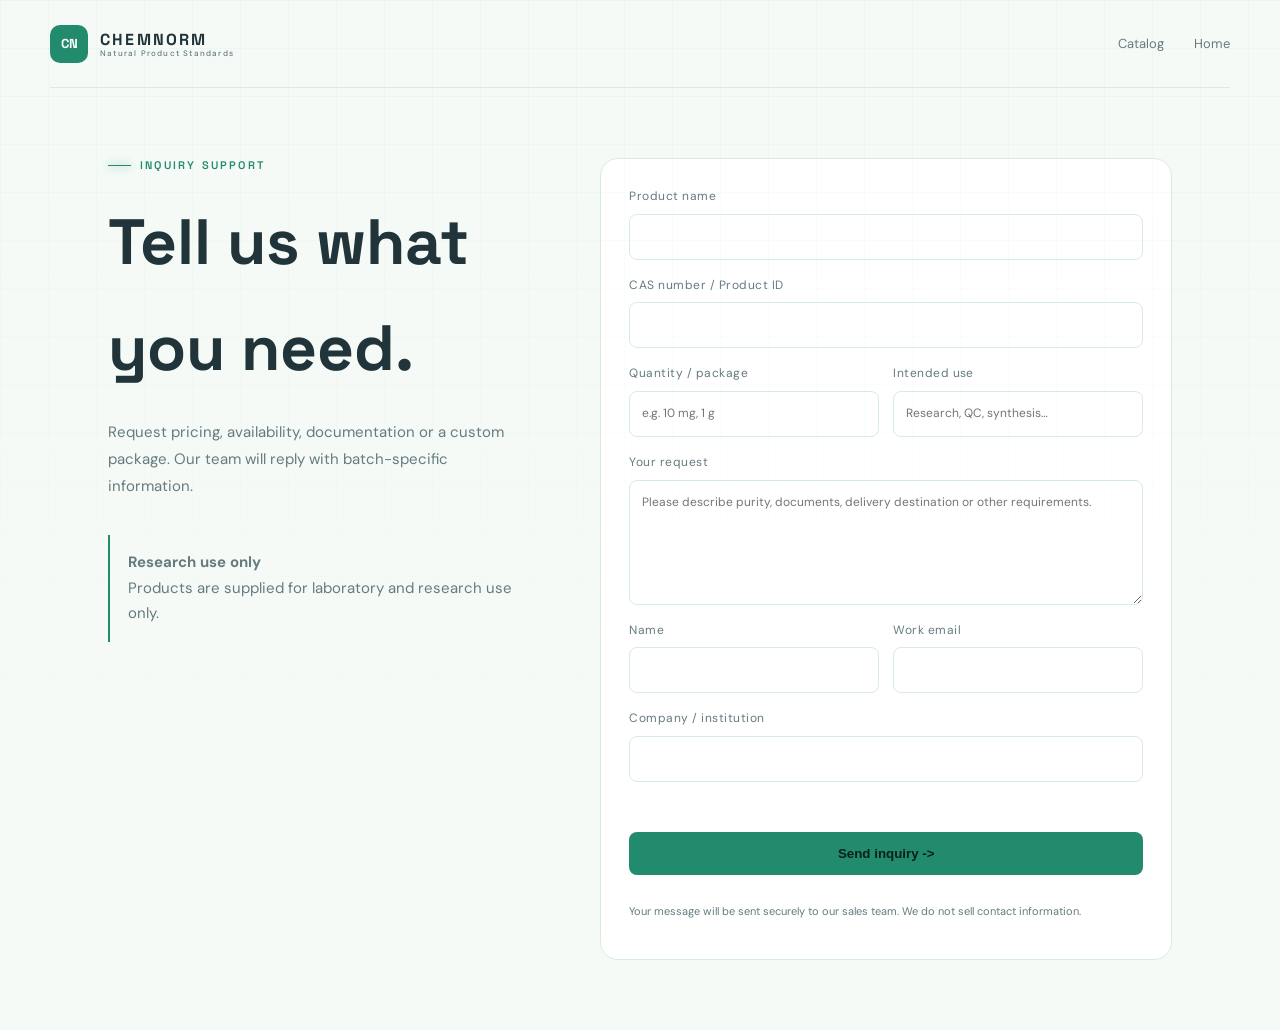
==== inquiry.html @ 443546c9 "Add inquiry confirmation and related products" ====
﻿<!doctype html><html lang="en"><head><meta charset="utf-8"><meta name="viewport" content="width=device-width,initial-scale=1"><title>Request a quote | ChemNorm</title><link rel="stylesheet" href="site.css?v=inquiry1"><link rel="stylesheet" href="inquiry.css?v=1"></head><body><header class="topbar"><a class="logo" href="index.html"><i>CN</i><span>CHEMNORM<small>Natural Product Standards</small></span></a><nav><a href="index.html#catalog">Catalog</a><a href="index.html">Home</a></nav></header><main class="inquiry-wrap"><div class="inquiry-intro"><div class="kicker"><span></span>INQUIRY SUPPORT</div><h1>Tell us what you need.</h1><p>Request pricing, availability, documentation or a custom package. Our team will reply with batch-specific information.</p><div class="inquiry-note"><b>Research use only</b><br>Products are supplied for laboratory and research use only.</div></div><form class="inquiry-form" action="https://formspree.io/f/mjybyrpr" method="POST"><input type="hidden" name="_subject" value="ChemNorm product inquiry"><input type="hidden" name="source" value="ChemNorm mirror"><label>Product name<input id="product" name="product" required></label><label>CAS number / Product ID<input id="identifier" name="identifier"></label><div class="form-row"><label>Quantity / package<input name="quantity" placeholder="e.g. 10 mg, 1 g"></label><label>Intended use<input name="use" placeholder="Research, QC, synthesis…"></label></div><label>Your request<textarea name="message" rows="5" required placeholder="Please describe purity, documents, delivery destination or other requirements."></textarea></label><div class="form-row"><label>Name<input name="name" required></label><label>Work email<input type="email" name="email" required></label></div><label>Company / institution<input name="organization"></label><div id="form-status" class="form-status" role="status" aria-live="polite"></div><button type="submit">Send inquiry <span>-&gt;</span></button><p class="privacy">Your message will be sent securely to our sales team. We do not sell contact information.</p></form></main><script>(async()=>{const params=new URLSearchParams(location.search),key=params.get("key"),legacyId=params.get("id");if(key||legacyId){try{const d=await (await fetch("data/chemnorm/products.json")).json(),p=key?d.find(x=>String(x.product_no||"").trim()===String(key).trim()):d[Number(legacyId)];if(p){document.getElementById("product").value=p.title||"";document.getElementById("identifier").value=(p.cas||"")+" / "+(p.product_no||"")}}catch(e){}}})();document.querySelector("form").addEventListener("submit",async e=>{e.preventDefault();const f=e.currentTarget,s=document.getElementById("form-status"),btn=f.querySelector("button[type=submit]");s.textContent="Sending…";btn.disabled=true;btn.textContent="Sending…";try{const r=await fetch(f.action,{method:"POST",body:new FormData(f),headers:{Accept:"application/json"}});if(!r.ok)throw Error();const product=f.elements.product.value,identifier=f.elements.identifier.value;sessionStorage.setItem("chemnorm-last-inquiry",JSON.stringify({product,identifier,key}));location.href="inquiry-success.html?product="+encodeURIComponent(product)+"&identifier="+encodeURIComponent(identifier)+"&key="+encodeURIComponent(key||"")}catch(err){s.textContent="Unable to send right now. Please email w459292219@gmail.com directly.";btn.disabled=false;btn.textContent="Send inquiry →"}});const q=new URLSearchParams(location.search);if(!key){if(q.has('product'))document.getElementById('product').value=q.get('product');if(q.has('identifier'))document.getElementById('identifier').value=q.get('identifier');}</script></body></html>
---- site.css ----
﻿@import url('https://fonts.googleapis.com/css2?family=DM+Sans:wght@400;500;600;700&family=Space+Grotesk:wght@500;600;700&display=swap');
:root{--bg:#061017;--panel:#0a1821;--panel2:#0d202a;--line:rgba(133,238,225,.14);--line2:rgba(255,255,255,.08);--text:#ecf8f6;--muted:#8ca7ab;--mint:#62f2d3;--cyan:#4bd6ff;--violet:#8d7cff;--shadow:0 24px 70px rgba(0,0,0,.35)}*{box-sizing:border-box}html{scroll-behavior:smooth}body{margin:0;background:var(--bg);color:var(--text);font:15px/1.65 'DM Sans',Arial,sans-serif;overflow-x:hidden}body:before{content:"";position:fixed;inset:0;pointer-events:none;background-image:linear-gradient(rgba(99,242,211,.026) 1px,transparent 1px),linear-gradient(90deg,rgba(99,242,211,.026) 1px,transparent 1px);background-size:48px 48px;mask-image:linear-gradient(to bottom,#000,transparent 80%)}.ambient{position:fixed;border-radius:50%;filter:blur(100px);opacity:.13;pointer-events:none}.a1{width:520px;height:520px;background:var(--mint);top:-240px;right:-140px}.a2{width:450px;height:450px;background:var(--violet);left:-250px;top:520px}.topbar,main,footer{width:min(1180px,calc(100% - 40px));margin:auto}.topbar{height:88px;display:flex;align-items:center;justify-content:space-between;position:relative;z-index:10;border-bottom:1px solid var(--line2)}.logo{display:flex;align-items:center;gap:12px;color:var(--text);text-decoration:none}.logo i{font:700 13px 'Space Grotesk';font-style:normal;color:#061017;background:linear-gradient(135deg,var(--mint),var(--cyan));width:38px;height:38px;border-radius:10px;display:grid;place-items:center;box-shadow:0 0 28px rgba(98,242,211,.2)}.logo span{font:700 16px 'Space Grotesk';letter-spacing:2.2px}.logo small{display:block;font:500 8px 'DM Sans';letter-spacing:1.2px;color:var(--muted);margin-top:-2px}.topbar nav{display:flex;align-items:center;gap:30px}.topbar nav a{color:var(--muted);text-decoration:none;font-size:13px;transition:.2s}.topbar nav a:hover{color:var(--mint)}.topbar .nav-cta{color:var(--text);padding:9px 15px;border:1px solid rgba(98,242,211,.35);border-radius:8px;background:rgba(98,242,211,.06)}.hero{min-height:630px;display:grid;grid-template-columns:1.35fr .65fr;align-items:center;gap:60px;position:relative}.hero-copy{padding:70px 0}.kicker{font:600 11px 'Space Grotesk';letter-spacing:2.2px;color:var(--mint);display:flex;align-items:center;gap:9px}.kicker span{width:23px;height:1px;background:var(--mint);box-shadow:0 0 10px var(--mint)}h1,h2,h3{font-family:'Space Grotesk',sans-serif}.hero h1{font-size:clamp(43px,5.5vw,72px);line-height:1.04;letter-spacing:-3px;margin:22px 0}.hero h1 em{font-style:normal;color:transparent;background:linear-gradient(90deg,var(--mint),var(--cyan),#a799ff);background-clip:text}.hero-copy>p{font-size:18px;max-width:690px;color:#a7bdc0}.search-box{height:66px;max-width:720px;background:rgba(12,33,43,.88);border:1px solid rgba(98,242,211,.28);border-radius:14px;display:flex;align-items:center;padding:0 18px;margin:32px 0 25px;box-shadow:0 0 0 5px rgba(98,242,211,.025),0 16px 50px rgba(0,0,0,.25)}.search-box:focus-within{border-color:var(--mint);box-shadow:0 0 30px rgba(98,242,211,.09)}.search-box svg{width:22px;fill:none;stroke:var(--mint);stroke-width:1.8}.search-box input{flex:1;background:none;border:0;outline:0;color:var(--text);font:15px 'DM Sans';padding:0 15px}.search-box kbd{font:11px 'DM Sans';color:var(--muted);border:1px solid var(--line2);padding:4px 7px;border-radius:5px}.trust{display:flex;gap:25px;color:var(--muted);font-size:12px}.trust span{padding-right:25px;border-right:1px solid var(--line2)}.trust span:last-child{border:0}.trust b{color:var(--text);font-size:15px;margin-right:5px}.molecule{width:330px;height:330px;position:relative;display:grid;place-items:center;filter:drop-shadow(0 0 40px rgba(75,214,255,.14))}.molecule:before{content:"";position:absolute;inset:55px;border-radius:50%;background:radial-gradient(circle,rgba(98,242,211,.12),transparent 65%)}.orbit{position:absolute;border:1px solid rgba(98,242,211,.22);border-radius:50%;inset:35px}.o1{transform:rotate(60deg) scaleY(.42)}.o2{transform:rotate(-60deg) scaleY(.42);border-color:rgba(141,124,255,.28)}.core{font:600 24px 'Space Grotesk';color:var(--mint);text-shadow:0 0 20px rgba(98,242,211,.5)}.core small{font-size:11px}.atom{width:13px;height:13px;border-radius:50%;background:var(--cyan);position:absolute;box-shadow:0 0 18px var(--cyan)}.n1{left:49px;top:150px}.n2{right:53px;top:100px;background:var(--violet)}.n3{right:70px;bottom:78px;background:var(--mint)}.n4{left:91px;bottom:58px}.proof{display:grid;grid-template-columns:repeat(3,1fr);border:1px solid var(--line);border-radius:18px;background:rgba(9,26,35,.72);box-shadow:var(--shadow);overflow:hidden}.proof article{padding:30px;border-right:1px solid var(--line)}.proof article:last-child{border:0}.proof-icon{font:600 11px 'Space Grotesk';color:var(--mint);margin-bottom:18px}.proof h3{margin:0 0 8px;font-size:17px}.proof p{color:var(--muted);margin:0;font-size:13px}.catalog-head{display:flex;justify-content:space-between;align-items:end;margin:100px 0 28px}.catalog-head h2,.quality h2,.related h2{font-size:36px;letter-spacing:-1.5px;margin:12px 0 6px}.catalog-head p{color:var(--muted);margin:0}.catalog-controls{display:flex;gap:24px;align-items:end}.catalog-controls label{font:600 9px 'Space Grotesk';letter-spacing:1.4px;color:var(--muted)}select{display:block;margin-top:7px;background:var(--panel2);border:1px solid var(--line);color:var(--text);padding:10px 36px 10px 12px;border-radius:8px}.result-count{color:var(--muted);font-size:12px;padding-bottom:8px}.result-count b{color:var(--mint)}.product-grid{display:grid;grid-template-columns:repeat(3,1fr);gap:14px}.product-card{background:linear-gradient(145deg,rgba(13,32,42,.88),rgba(7,22,30,.92));border:1px solid var(--line2);border-radius:14px;padding:21px;position:relative;overflow:hidden;transition:.25s}.product-card:before{content:"";position:absolute;inset:0;background:linear-gradient(120deg,transparent,rgba(98,242,211,.04),transparent);transform:translateX(-100%);transition:.5s}.product-card:hover{transform:translateY(-4px);border-color:rgba(98,242,211,.34);box-shadow:0 18px 45px rgba(0,0,0,.24)}.product-card:hover:before{transform:translateX(100%)}.card-top,.card-foot{display:flex;align-items:center;justify-content:space-between;gap:10px}.compound-no{font:600 10px 'Space Grotesk';letter-spacing:1px;color:var(--cyan)}.status-dot{font-size:10px;color:var(--muted)}.status-dot:before{content:"";display:inline-block;width:5px;height:5px;border-radius:50%;background:var(--mint);box-shadow:0 0 8px var(--mint);margin-right:6px}.product-card h3{font-size:17px;line-height:1.35;margin:20px 0 8px}.product-card h3 a{color:var(--text);text-decoration:none}.cas{font-size:11px;color:var(--muted);margin-bottom:18px}.cas b{color:#bdd1d2;font-weight:500}.spec-grid{display:grid;grid-template-columns:1fr 1fr;border-top:1px solid var(--line2);border-bottom:1px solid var(--line2);padding:10px 0;margin-bottom:17px}.spec-grid div{padding:6px 8px}.spec-grid span,.spec-grid b{display:block}.spec-grid span{font-size:9px;color:var(--muted);text-transform:uppercase;letter-spacing:.5px}.spec-grid b{font-size:11px;font-weight:500;margin-top:2px;overflow:hidden;text-overflow:ellipsis;white-space:nowrap}.class-pill{font-size:9px;padding:4px 8px;border-radius:20px;color:var(--mint);background:rgba(98,242,211,.08);border:1px solid rgba(98,242,211,.14)}.card-foot>a{font-size:11px;color:var(--muted);text-decoration:none}.card-foot>a span{color:var(--mint)}.pagination{display:flex;justify-content:center;gap:6px;margin:35px 0 90px}.pagination button{width:36px;height:36px;border-radius:8px;border:1px solid var(--line2);background:var(--panel);color:var(--muted)}.pagination button.active,.pagination button:hover{color:#061017;background:var(--mint);border-color:var(--mint)}.quality{margin:0 0 80px;padding:45px 50px;border:1px solid var(--line);border-radius:18px;background:radial-gradient(circle at 90% 20%,rgba(75,214,255,.12),transparent 30%),var(--panel);display:grid;grid-template-columns:1fr .8fr auto;align-items:center;gap:35px}.quality p{color:var(--muted)}.quality>a,.quote-btn{background:linear-gradient(90deg,var(--mint),var(--cyan));color:#061017;text-decoration:none;font-weight:700;padding:13px 18px;border-radius:8px;white-space:nowrap}footer{border-top:1px solid var(--line2);padding:35px 0 50px;display:flex;align-items:center;justify-content:space-between;color:var(--muted);font-size:11px}.loading,.empty{grid-column:1/-1;padding:80px;text-align:center;color:var(--muted)}.breadcrumb{font-size:11px;color:var(--muted);padding:30px 0}.breadcrumb a{color:var(--muted);text-decoration:none}.breadcrumb span{margin:0 9px}.product-hero{display:grid;grid-template-columns:.72fr 1.28fr;gap:65px;align-items:center;padding:35px 0 70px}.structure-card{height:390px;border:1px solid var(--line);border-radius:20px;background:radial-gradient(circle,rgba(98,242,211,.1),transparent 50%),var(--panel);display:grid;place-items:center;position:relative;overflow:hidden}.structure-grid{position:absolute;inset:0;background-image:linear-gradient(var(--line2) 1px,transparent 1px),linear-gradient(90deg,var(--line2) 1px,transparent 1px);background-size:35px 35px;mask-image:radial-gradient(circle,#000,transparent 72%)}.chem-mark{font:600 35px 'Space Grotesk';color:var(--mint);text-align:center;text-shadow:0 0 25px rgba(98,242,211,.3);z-index:1}.chem-mark small{display:block;font-size:8px;letter-spacing:2px;color:var(--muted);margin-top:10px}.product-summary h1{font-size:52px;line-height:1.05;letter-spacing:-2px;margin:20px 0 12px}.product-summary>p{color:var(--muted);font-size:17px}.quick-facts{margin:25px 0}.detail-row{display:grid;grid-template-columns:160px 1fr;gap:20px;padding:13px 0;border-bottom:1px solid var(--line2)}.detail-row span{color:var(--muted);font-size:11px;text-transform:uppercase;letter-spacing:.6px}.detail-row b{font-weight:500;overflow-wrap:anywhere}.detail-layout{display:grid;grid-template-columns:1fr 290px;gap:45px;padding:20px 0 80px}.detail-section{margin-bottom:45px}.detail-section h2{font-size:22px;margin-bottom:10px}.detail-layout aside{height:max-content;position:sticky;top:25px;background:var(--panel);border:1px solid var(--line);border-radius:14px;padding:24px}.detail-layout aside h3{margin-top:0}.detail-layout aside p,.detail-layout aside li{color:var(--muted);font-size:12px}.detail-layout aside ul{padding-left:18px}.related{padding-bottom:80px}.related .product-grid{margin-top:25px}@media(max-width:900px){.hero{grid-template-columns:1fr}.molecule{display:none}.product-grid{grid-template-columns:repeat(2,1fr)}.quality{grid-template-columns:1fr}.product-hero{grid-template-columns:1fr}.detail-layout{grid-template-columns:1fr}.detail-layout aside{position:static}.catalog-head{align-items:start;gap:25px}.catalog-controls{align-items:start;flex-direction:column}}@media(max-width:640px){.topbar,main,footer{width:min(100% - 28px,1180px)}.topbar nav a:not(.nav-cta){display:none}.hero{min-height:auto}.hero-copy{padding:65px 0}.hero h1{font-size:42px;letter-spacing:-2px}.trust{flex-wrap:wrap}.proof,.product-grid{grid-template-columns:1fr}.proof article{border-right:0;border-bottom:1px solid var(--line)}.catalog-head{display:block;margin-top:70px}.catalog-controls{margin-top:22px}.quality{padding:30px}.product-summary h1{font-size:38px}.structure-card{height:290px}.detail-row{grid-template-columns:1fr;gap:3px}.product-hero{gap:30px}footer{align-items:start;gap:25px;flex-direction:column}}
.search-box button{border:0;border-radius:10px;background:linear-gradient(135deg,#19d3c5,#38a7ff);color:#03151c;font-weight:800;padding:12px 20px;cursor:pointer;white-space:nowrap}.search-box button:hover{filter:brightness(1.08);transform:translateY(-1px)}
/* Biopharma commerce skin */
.commerce-actions{display:flex;align-items:center;justify-content:space-between;gap:10px;margin-top:15px}.commerce-actions button{border:1px solid #b9dfcd;background:#edf8f2;color:var(--mint);padding:8px 10px;border-radius:7px;font-size:11px;font-weight:700;cursor:pointer}.commerce-actions button:hover{background:var(--mint);color:#fff}
.industry-visuals{display:grid;grid-template-columns:repeat(3,1fr);gap:16px;margin:30px 0 85px}.visual-card{height:210px;border-radius:16px;overflow:hidden;position:relative;background-size:cover;background-position:center;box-shadow:var(--shadow)}.visual-card:before{content:"";position:absolute;inset:0;background:linear-gradient(0deg,rgba(19,53,43,.82),rgba(19,53,43,.05) 70%)}.visual-card>div{position:absolute;left:22px;right:22px;bottom:18px;color:#fff}.visual-card span{font-size:10px;letter-spacing:1.5px;font-weight:700}.visual-card h3{margin:7px 0 0;font-size:20px;line-height:1.15}.lab-photo{background-image:url('assets/factory.jpg')}.vial-photo{background-image:url('assets/researcher.jpg')}.reagent-photo{background-image:url('assets/reagents.jpg')}@media(max-width:640px){.industry-visuals{grid-template-columns:1fr}.visual-card{height:180px}}
:root{--bg:#f5faf7;--panel:#fff;--panel2:#eef7f2;--line:#d8ebe2;--line2:#e5eee9;--text:#20343a;--muted:#657b80;--mint:#238b6d;--cyan:#1769aa;--violet:#35a66f;--shadow:0 16px 40px rgba(31,83,65,.10)}
body{background:var(--bg);color:var(--text)}body:before{background-image:linear-gradient(rgba(35,139,109,.035) 1px,transparent 1px),linear-gradient(90deg,rgba(35,139,109,.035) 1px,transparent 1px)}.ambient{opacity:.08}.a1{background:#9bd5bd}.a2{background:#9fc9e7}.topbar{border-bottom-color:var(--line)}.logo{color:var(--text)}.logo i{color:#fff;background:var(--mint);box-shadow:none}.logo small,.topbar nav a,.catalog-head p,.proof p,.quality p,.cas,.status-dot,.result-count,.card-foot>a{color:var(--muted)}.topbar nav a:hover{color:var(--mint)}.topbar .nav-cta{color:#fff;background:var(--mint);border-color:var(--mint)}.hero h1{color:var(--text)}.hero h1 em{background:none;color:var(--mint)}.hero-copy>p{color:var(--muted)}.search-box{background:#fff;border-color:var(--line);box-shadow:0 8px 25px rgba(31,83,65,.08)}.search-box input{color:var(--text)}.search-box svg{stroke:var(--mint)}.search-box kbd{display:none}.trust b{color:var(--text)}.proof,.product-card,.quality,.structure-card,.detail-layout aside{background:#fff;border-color:var(--line);box-shadow:var(--shadow)}.proof article{border-color:var(--line)}.product-card:before{display:none}.product-card:hover{border-color:#8ccbb1;box-shadow:0 18px 40px rgba(31,83,65,.15)}.compound-no,.class-pill,.kicker,.proof-icon{color:var(--mint)}.class-pill{background:#edf8f2;border-color:#cde9da}.product-card h3 a,.product-summary h1,.product-summary>p{color:var(--text)}.spec-grid{border-color:var(--line2)}select{background:#fff;border-color:var(--line);color:var(--text)}.quality{background:#fff}.quality>a,.quote-btn{background:var(--mint);color:#fff}.molecule{filter:none}.molecule:before{background:radial-gradient(circle,rgba(35,139,109,.1),transparent 65%)}.orbit{border-color:rgba(35,139,109,.2)}.core{color:var(--mint);text-shadow:none}.structure-card{background:#f4faf7}.formula-card{background:#edf8f2!important;border-color:var(--line)!important}.chem-mark{color:var(--mint);text-shadow:none}footer{border-top-color:var(--line)}
.detail-inquiry{margin-left:10px;border:1px solid #b9dfcd;background:#edf8f2;color:var(--mint);padding:13px 15px;border-radius:8px;font-weight:700;cursor:pointer}.detail-inquiry:disabled{opacity:.7}


.language-switch{display:flex;align-items:center;gap:6px;color:var(--muted);font-size:11px}.language-switch select{display:inline-block;margin:0;padding:5px 8px;font-size:11px}
---- inquiry.css ----
.inquiry-wrap{max-width:1120px;margin:70px auto;padding:0 28px;display:grid;grid-template-columns:.85fr 1.15fr;gap:70px}.inquiry-intro h1{font-size:clamp(38px,5vw,68px);margin:18px 0}.inquiry-intro p{color:var(--muted);line-height:1.8;max-width:470px}.inquiry-note{margin-top:35px;border-left:2px solid var(--mint);padding:15px 18px;color:var(--muted);line-height:1.7}.inquiry-form{background:var(--panel);border:1px solid var(--line);border-radius:18px;padding:28px;display:grid;gap:16px}.inquiry-form label{display:grid;gap:7px;color:var(--muted);font-size:12px;letter-spacing:.04em}.inquiry-form input,.inquiry-form textarea{font:inherit;color:var(--text);background:#fff;border:1px solid var(--line);border-radius:8px;padding:12px}.form-row{display:grid;grid-template-columns:1fr 1fr;gap:14px}.inquiry-form button{border:0;border-radius:8px;background:var(--mint);color:#08201c;padding:14px;font-weight:700;cursor:pointer}.privacy{font-size:11px;color:var(--muted)}@media(max-width:800px){.inquiry-wrap{grid-template-columns:1fr;gap:35px}.form-row{grid-template-columns:1fr}}
.form-status{color:var(--mint);font-size:13px;min-height:18px}
.success-wrap{max-width:1120px;margin:65px auto;padding:0 28px}.success-hero{max-width:780px;margin:auto;text-align:center;padding:55px 35px;background:var(--panel);border:1px solid var(--line);border-radius:22px}.success-check{width:58px;height:58px;margin:0 auto 22px;display:grid;place-items:center;border-radius:50%;background:var(--mint);color:#08201c;font-size:27px;font-weight:800}.success-hero h1{font-size:clamp(34px,5vw,58px);margin:18px 0}.success-hero>p{color:var(--muted);line-height:1.7}.inquiry-summary{margin:28px auto;padding:18px;max-width:520px;display:grid;gap:5px;background:#fff;border:1px solid var(--line);border-radius:12px}.inquiry-summary span,.inquiry-summary small{color:var(--muted)}.success-actions{display:flex;justify-content:center;align-items:center;gap:22px;margin-top:28px}.success-actions a{text-decoration:none}.success-related{margin-top:70px}.success-related h2{font-size:34px}.success-card{padding:24px}.success-card h3{margin:16px 0}.success-card .card-foot{margin-top:22px}@media(max-width:650px){.success-actions{flex-direction:column}}
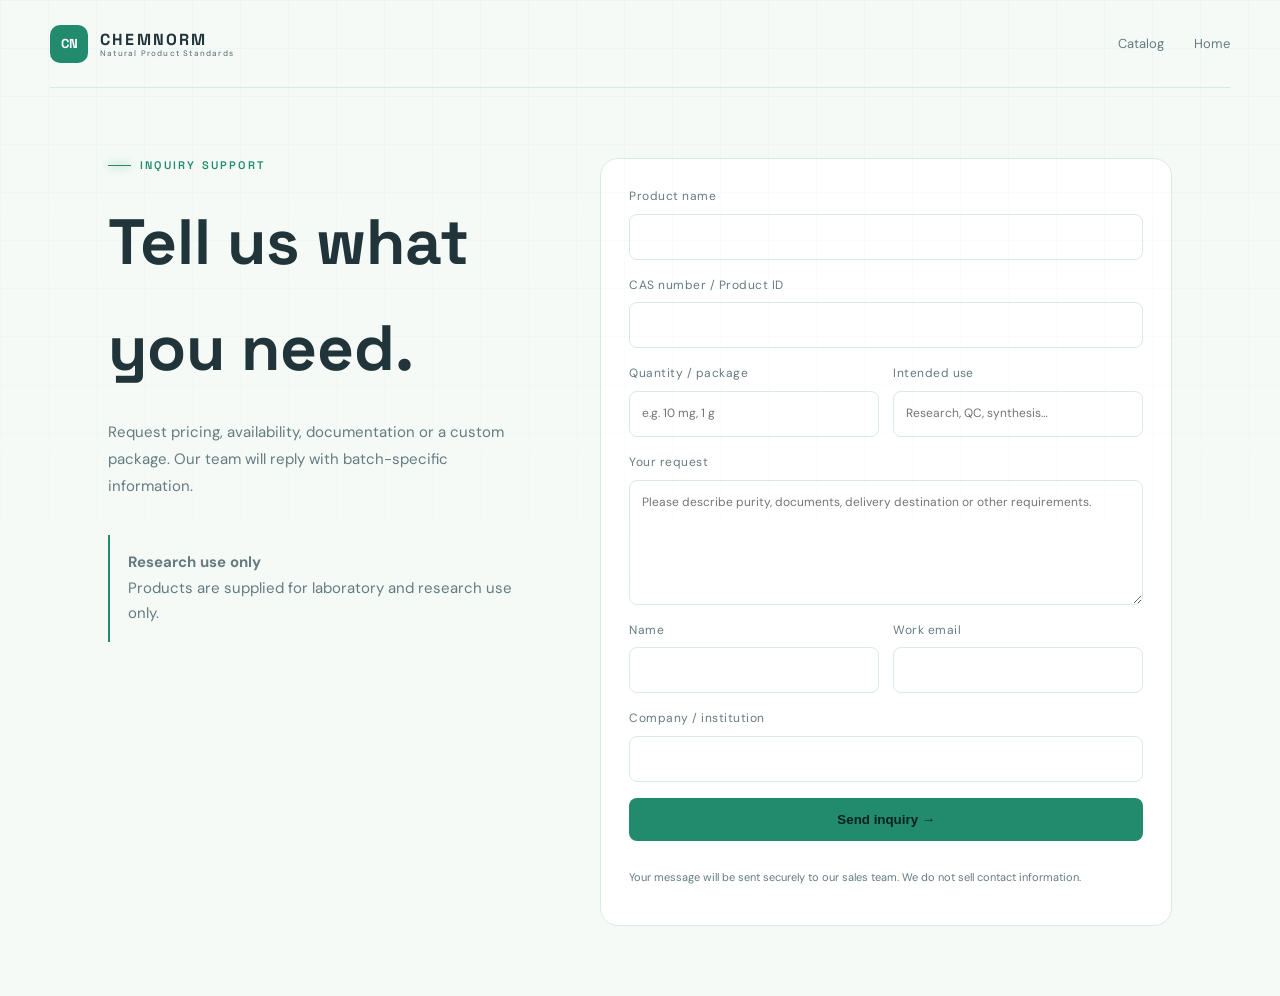
==== commit 9ca9a5f8: "Use native Formspree submission flow" ====
--- a/inquiry.html
+++ b/inquiry.html
@@ -1,10 +1 @@
-﻿<!doctype html><html lang="en"><head><meta charset="utf-8"><meta name="viewport" content="width=device-width,initial-scale=1"><title>Request a quote | ChemNorm</title><link rel="stylesheet" href="site.css?v=inquiry1"><link rel="stylesheet" href="inquiry.css?v=1"></head><body><header class="topbar"><a class="logo" href="index.html"><i>CN</i><span>CHEMNORM<small>Natural Product Standards</small></span></a><nav><a href="index.html#catalog">Catalog</a><a href="index.html">Home</a></nav></header><main class="inquiry-wrap"><div class="inquiry-intro"><div class="kicker"><span></span>INQUIRY SUPPORT</div><h1>Tell us what you need.</h1><p>Request pricing, availability, documentation or a custom package. Our team will reply with batch-specific information.</p><div class="inquiry-note"><b>Research use only</b><br>Products are supplied for laboratory and research use only.</div></div><form class="inquiry-form" action="https://formspree.io/f/mjybyrpr" method="POST"><input type="hidden" name="_subject" value="ChemNorm product inquiry"><input type="hidden" name="source" value="ChemNorm mirror"><label>Product name<input id="product" name="product" required></label><label>CAS number / Product ID<input id="identifier" name="identifier"></label><div class="form-row"><label>Quantity / package<input name="quantity" placeholder="e.g. 10 mg, 1 g"></label><label>Intended use<input name="use" placeholder="Research, QC, synthesis…"></label></div><label>Your request<textarea name="message" rows="5" required placeholder="Please describe purity, documents, delivery destination or other requirements."></textarea></label><div class="form-row"><label>Name<input name="name" required></label><label>Work email<input type="email" name="email" required></label></div><label>Company / institution<input name="organization"></label><div id="form-status" class="form-status" role="status" aria-live="polite"></div><button type="submit">Send inquiry <span>-&gt;</span></button><p class="privacy">Your message will be sent securely to our sales team. We do not sell contact information.</p></form></main><script>(async()=>{const params=new URLSearchParams(location.search),key=params.get("key"),legacyId=params.get("id");if(key||legacyId){try{const d=await (await fetch("data/chemnorm/products.json")).json(),p=key?d.find(x=>String(x.product_no||"").trim()===String(key).trim()):d[Number(legacyId)];if(p){document.getElementById("product").value=p.title||"";document.getElementById("identifier").value=(p.cas||"")+" / "+(p.product_no||"")}}catch(e){}}})();document.querySelector("form").addEventListener("submit",async e=>{e.preventDefault();const f=e.currentTarget,s=document.getElementById("form-status"),btn=f.querySelector("button[type=submit]");s.textContent="Sending…";btn.disabled=true;btn.textContent="Sending…";try{const r=await fetch(f.action,{method:"POST",body:new FormData(f),headers:{Accept:"application/json"}});if(!r.ok)throw Error();const product=f.elements.product.value,identifier=f.elements.identifier.value;sessionStorage.setItem("chemnorm-last-inquiry",JSON.stringify({product,identifier,key}));location.href="inquiry-success.html?product="+encodeURIComponent(product)+"&identifier="+encodeURIComponent(identifier)+"&key="+encodeURIComponent(key||"")}catch(err){s.textContent="Unable to send right now. Please email w459292219@gmail.com directly.";btn.disabled=false;btn.textContent="Send inquiry →"}});const q=new URLSearchParams(location.search);if(!key){if(q.has('product'))document.getElementById('product').value=q.get('product');if(q.has('identifier'))document.getElementById('identifier').value=q.get('identifier');}</script></body></html>
-
-
-
-
-
-
-
-
-
+<!doctype html><html lang="en"><head><meta charset="utf-8"><meta name="viewport" content="width=device-width,initial-scale=1"><title>Request a quote | ChemNorm</title><link rel="stylesheet" href="site.css?v=inquiry2"><link rel="stylesheet" href="inquiry.css?v=2"></head><body><header class="topbar"><a class="logo" href="index.html"><i>CN</i><span>CHEMNORM<small>Natural Product Standards</small></span></a><nav><a href="index.html#catalog">Catalog</a><a href="index.html">Home</a></nav></header><main class="inquiry-wrap"><div class="inquiry-intro"><div class="kicker"><span></span>INQUIRY SUPPORT</div><h1>Tell us what you need.</h1><p>Request pricing, availability, documentation or a custom package. Our team will reply with batch-specific information.</p><div class="inquiry-note"><b>Research use only</b><br>Products are supplied for laboratory and research use only.</div></div><form class="inquiry-form" action="https://formspree.io/f/mjybyrpr" method="POST"><input type="hidden" name="_subject" value="ChemNorm product inquiry"><input type="hidden" name="_next" value="https://zayne666.github.io/chemnormmirror-preview/inquiry-success.html"><input type="hidden" name="source" value="ChemNorm mirror"><label>Product name<input id="product" name="product" required></label><label>CAS number / Product ID<input id="identifier" name="identifier"></label><div class="form-row"><label>Quantity / package<input name="quantity" placeholder="e.g. 10 mg, 1 g"></label><label>Intended use<input name="use" placeholder="Research, QC, synthesis…"></label></div><label>Your request<textarea name="message" rows="5" required placeholder="Please describe purity, documents, delivery destination or other requirements."></textarea></label><div class="form-row"><label>Name<input name="name" required></label><label>Work email<input type="email" name="email" required></label></div><label>Company / institution<input name="organization"></label><button type="submit">Send inquiry <span>→</span></button><p class="privacy">Your message will be sent securely to our sales team. We do not sell contact information.</p></form></main><script>(async()=>{const q=new URLSearchParams(location.search),key=q.get('key'),id=q.get('id');if(!key&&!id){if(q.has('product'))product.value=q.get('product');if(q.has('identifier'))identifier.value=q.get('identifier');return}try{const d=await(await fetch('data/chemnorm/products.json')).json(),p=key?d.find(x=>String(x.product_no||'').trim()===String(key).trim()):d[Number(id)];if(p){product.value=p.title||'';identifier.value=(p.cas||'')+' / '+(p.product_no||'')}}catch(e){}})();</script></body></html>
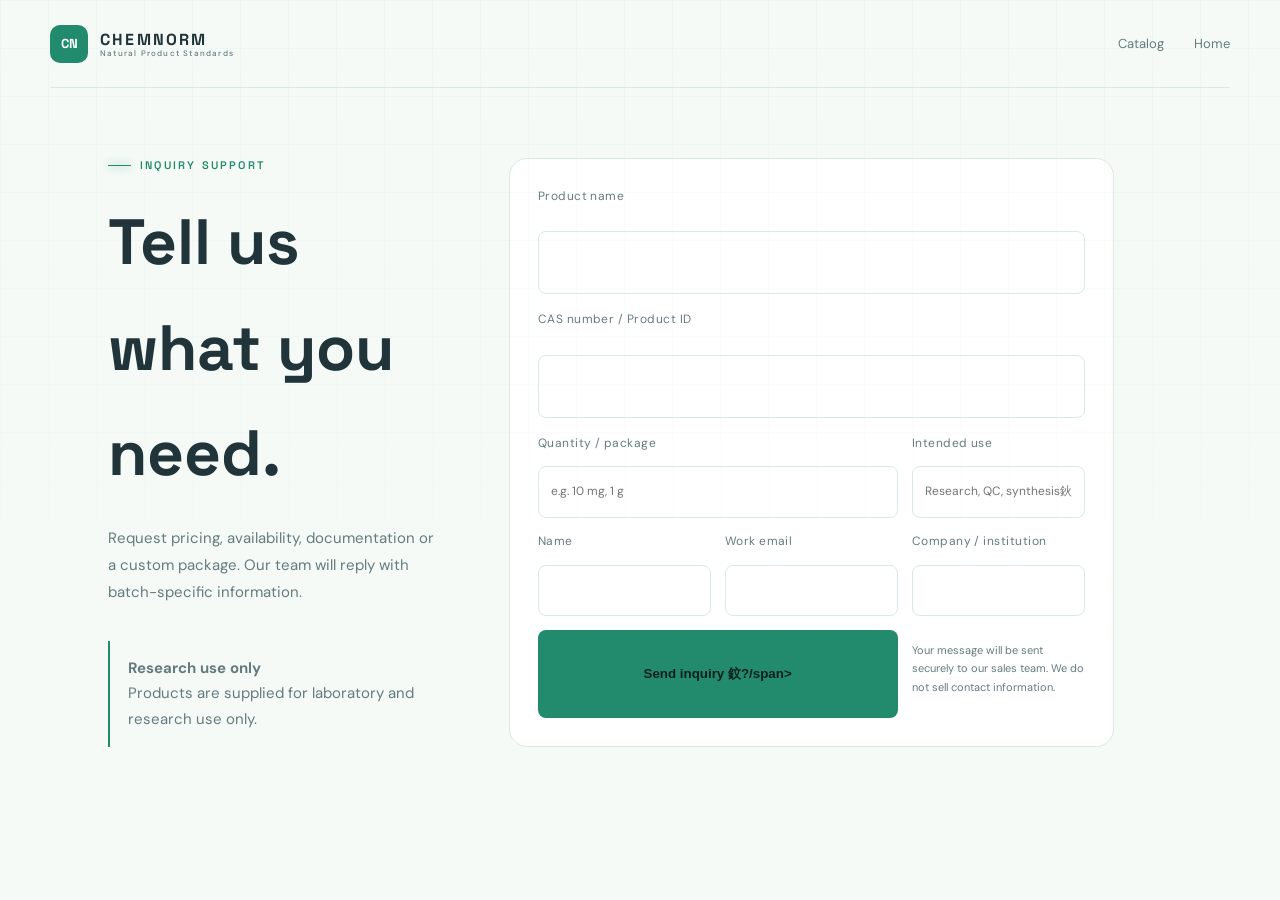
==== commit 62054a54: "Fix inquiry prefill field references" ====
--- a/inquiry.html
+++ b/inquiry.html
@@ -1 +1,2 @@
-<!doctype html><html lang="en"><head><meta charset="utf-8"><meta name="viewport" content="width=device-width,initial-scale=1"><title>Request a quote | ChemNorm</title><link rel="stylesheet" href="site.css?v=inquiry2"><link rel="stylesheet" href="inquiry.css?v=2"></head><body><header class="topbar"><a class="logo" href="index.html"><i>CN</i><span>CHEMNORM<small>Natural Product Standards</small></span></a><nav><a href="index.html#catalog">Catalog</a><a href="index.html">Home</a></nav></header><main class="inquiry-wrap"><div class="inquiry-intro"><div class="kicker"><span></span>INQUIRY SUPPORT</div><h1>Tell us what you need.</h1><p>Request pricing, availability, documentation or a custom package. Our team will reply with batch-specific information.</p><div class="inquiry-note"><b>Research use only</b><br>Products are supplied for laboratory and research use only.</div></div><form class="inquiry-form" action="https://formspree.io/f/mjybyrpr" method="POST"><input type="hidden" name="_subject" value="ChemNorm product inquiry"><input type="hidden" name="_next" value="https://zayne666.github.io/chemnormmirror-preview/inquiry-success.html"><input type="hidden" name="source" value="ChemNorm mirror"><label>Product name<input id="product" name="product" required></label><label>CAS number / Product ID<input id="identifier" name="identifier"></label><div class="form-row"><label>Quantity / package<input name="quantity" placeholder="e.g. 10 mg, 1 g"></label><label>Intended use<input name="use" placeholder="Research, QC, synthesis…"></label></div><label>Your request<textarea name="message" rows="5" required placeholder="Please describe purity, documents, delivery destination or other requirements."></textarea></label><div class="form-row"><label>Name<input name="name" required></label><label>Work email<input type="email" name="email" required></label></div><label>Company / institution<input name="organization"></label><button type="submit">Send inquiry <span>→</span></button><p class="privacy">Your message will be sent securely to our sales team. We do not sell contact information.</p></form></main><script>(async()=>{const q=new URLSearchParams(location.search),key=q.get('key'),id=q.get('id');if(!key&&!id){if(q.has('product'))product.value=q.get('product');if(q.has('identifier'))identifier.value=q.get('identifier');return}try{const d=await(await fetch('data/chemnorm/products.json')).json(),p=key?d.find(x=>String(x.product_no||'').trim()===String(key).trim()):d[Number(id)];if(p){product.value=p.title||'';identifier.value=(p.cas||'')+' / '+(p.product_no||'')}}catch(e){}})();</script></body></html>
+﻿<!doctype html><html lang="en"><head><meta charset="utf-8"><meta name="viewport" content="width=device-width,initial-scale=1"><title>Request a quote | ChemNorm</title><link rel="stylesheet" href="site.css?v=inquiry2"><link rel="stylesheet" href="inquiry.css?v=2"></head><body><header class="topbar"><a class="logo" href="index.html"><i>CN</i><span>CHEMNORM<small>Natural Product Standards</small></span></a><nav><a href="index.html#catalog">Catalog</a><a href="index.html">Home</a></nav></header><main class="inquiry-wrap"><div class="inquiry-intro"><div class="kicker"><span></span>INQUIRY SUPPORT</div><h1>Tell us what you need.</h1><p>Request pricing, availability, documentation or a custom package. Our team will reply with batch-specific information.</p><div class="inquiry-note"><b>Research use only</b><br>Products are supplied for laboratory and research use only.</div></div><form class="inquiry-form" action="https://formspree.io/f/mjybyrpr" method="POST"><input type="hidden" name="_subject" value="ChemNorm product inquiry"><input type="hidden" name="_next" value="https://zayne666.github.io/chemnormmirror-preview/inquiry-success.html"><input type="hidden" name="source" value="ChemNorm mirror"><label>Product name<input id="product" name="product" required></label><label>CAS number / Product ID<input id="identifier" name="identifier"></label><div class="form-row"><label>Quantity / package<input name="quantity" placeholder="e.g. 10 mg, 1 g"></label><label>Intended use<input name="use" placeholder="Research, QC, synthesis鈥?></label></div><label>Your request<textarea name="message" rows="5" required placeholder="Please describe purity, documents, delivery destination or other requirements."></textarea></label><div class="form-row"><label>Name<input name="name" required></label><label>Work email<input type="email" name="email" required></label></div><label>Company / institution<input name="organization"></label><button type="submit">Send inquiry <span>鈫?/span></button><p class="privacy">Your message will be sent securely to our sales team. We do not sell contact information.</p></form></main><script>(async()=>{const q=new URLSearchParams(location.search),key=q.get('key'),id=q.get('id');if(!key&&!id){if(q.has('product'))document.getElementById('product').value=q.get('product');if(q.has('identifier'))document.getElementById('identifier').value=q.get('identifier');return}try{const d=await(await fetch('data/chemnorm/products.json')).json(),p=key?d.find(x=>String(x.product_no||'').trim()===String(key).trim()):d[Number(id)];if(p){document.getElementById('product').value=p.title||'';document.getElementById('identifier').value=(p.cas||'')+' / '+(p.product_no||'')}}catch(e){}})();</script></body></html>
+
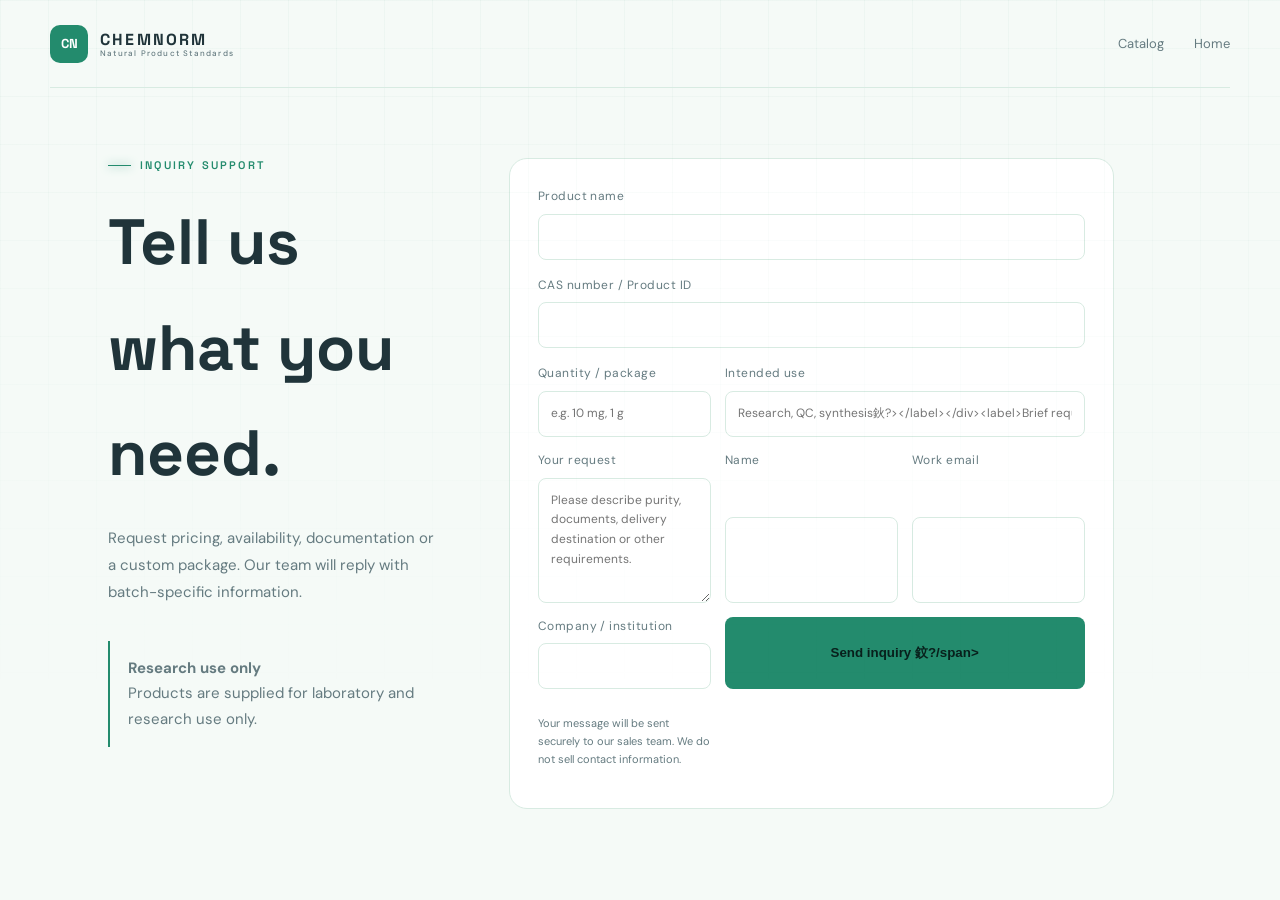
==== commit 18aa3c5d: "Enhance inquiry summary and capture brief requirement" ====
--- a/inquiry.html
+++ b/inquiry.html
@@ -1,2 +1,5 @@
-﻿<!doctype html><html lang="en"><head><meta charset="utf-8"><meta name="viewport" content="width=device-width,initial-scale=1"><title>Request a quote | ChemNorm</title><link rel="stylesheet" href="site.css?v=inquiry2"><link rel="stylesheet" href="inquiry.css?v=2"></head><body><header class="topbar"><a class="logo" href="index.html"><i>CN</i><span>CHEMNORM<small>Natural Product Standards</small></span></a><nav><a href="index.html#catalog">Catalog</a><a href="index.html">Home</a></nav></header><main class="inquiry-wrap"><div class="inquiry-intro"><div class="kicker"><span></span>INQUIRY SUPPORT</div><h1>Tell us what you need.</h1><p>Request pricing, availability, documentation or a custom package. Our team will reply with batch-specific information.</p><div class="inquiry-note"><b>Research use only</b><br>Products are supplied for laboratory and research use only.</div></div><form class="inquiry-form" action="https://formspree.io/f/mjybyrpr" method="POST"><input type="hidden" name="_subject" value="ChemNorm product inquiry"><input type="hidden" name="_next" value="https://zayne666.github.io/chemnormmirror-preview/inquiry-success.html"><input type="hidden" name="source" value="ChemNorm mirror"><label>Product name<input id="product" name="product" required></label><label>CAS number / Product ID<input id="identifier" name="identifier"></label><div class="form-row"><label>Quantity / package<input name="quantity" placeholder="e.g. 10 mg, 1 g"></label><label>Intended use<input name="use" placeholder="Research, QC, synthesis鈥?></label></div><label>Your request<textarea name="message" rows="5" required placeholder="Please describe purity, documents, delivery destination or other requirements."></textarea></label><div class="form-row"><label>Name<input name="name" required></label><label>Work email<input type="email" name="email" required></label></div><label>Company / institution<input name="organization"></label><button type="submit">Send inquiry <span>鈫?/span></button><p class="privacy">Your message will be sent securely to our sales team. We do not sell contact information.</p></form></main><script>(async()=>{const q=new URLSearchParams(location.search),key=q.get('key'),id=q.get('id');if(!key&&!id){if(q.has('product'))document.getElementById('product').value=q.get('product');if(q.has('identifier'))document.getElementById('identifier').value=q.get('identifier');return}try{const d=await(await fetch('data/chemnorm/products.json')).json(),p=key?d.find(x=>String(x.product_no||'').trim()===String(key).trim()):d[Number(id)];if(p){document.getElementById('product').value=p.title||'';document.getElementById('identifier').value=(p.cas||'')+' / '+(p.product_no||'')}}catch(e){}})();</script></body></html>
+﻿<!doctype html><html lang="en"><head><meta charset="utf-8"><meta http-equiv="Cache-Control" content="no-cache, no-store, must-revalidate"><meta name="viewport" content="width=device-width,initial-scale=1"><title>Request a quote | ChemNorm</title><link rel="stylesheet" href="site.css?v=inquiry3"><link rel="stylesheet" href="inquiry.css?v=3"></head><body><header class="topbar"><a class="logo" href="index.html"><i>CN</i><span>CHEMNORM<small>Natural Product Standards</small></span></a><nav><a href="index.html#catalog">Catalog</a><a href="index.html">Home</a></nav></header><main class="inquiry-wrap"><div class="inquiry-intro"><div class="kicker"><span></span>INQUIRY SUPPORT</div><h1>Tell us what you need.</h1><p>Request pricing, availability, documentation or a custom package. Our team will reply with batch-specific information.</p><div class="inquiry-note"><b>Research use only</b><br>Products are supplied for laboratory and research use only.</div></div><form class="inquiry-form" action="https://formspree.io/f/mjybyrpr" method="POST"><input type="hidden" name="_subject" value="ChemNorm product inquiry"><input type="hidden" name="source" value="ChemNorm mirror"><label>Product name<input id="product" name="product" required></label><label>CAS number / Product ID<input id="identifier" name="identifier"></label><div class="form-row"><label>Quantity / package<input name="quantity" placeholder="e.g. 10 mg, 1 g"></label><label>Intended use<input name="use" placeholder="Research, QC, synthesis鈥?></label></div><label>Brief requirement<input id="brief" name="brief" required placeholder="e.g. Quote 10 mg with COA and delivery time"></label><label>Your request<textarea name="message" rows="5" required placeholder="Please describe purity, documents, delivery destination or other requirements."></textarea></label><div class="form-row"><label>Name<input name="name" required></label><label>Work email<input type="email" name="email" required></label></div><label>Company / institution<input name="organization"></label><button type="submit">Send inquiry <span>鈫?/span></button><p class="privacy">Your message will be sent securely to our sales team. We do not sell contact information.</p></form></main><script src="inquiry-submit.js?v=1"></script></body></html>
 
+
+
+
--- a/inquiry.css
+++ b/inquiry.css
@@ -1,3 +1,4 @@
 .inquiry-wrap{max-width:1120px;margin:70px auto;padding:0 28px;display:grid;grid-template-columns:.85fr 1.15fr;gap:70px}.inquiry-intro h1{font-size:clamp(38px,5vw,68px);margin:18px 0}.inquiry-intro p{color:var(--muted);line-height:1.8;max-width:470px}.inquiry-note{margin-top:35px;border-left:2px solid var(--mint);padding:15px 18px;color:var(--muted);line-height:1.7}.inquiry-form{background:var(--panel);border:1px solid var(--line);border-radius:18px;padding:28px;display:grid;gap:16px}.inquiry-form label{display:grid;gap:7px;color:var(--muted);font-size:12px;letter-spacing:.04em}.inquiry-form input,.inquiry-form textarea{font:inherit;color:var(--text);background:#fff;border:1px solid var(--line);border-radius:8px;padding:12px}.form-row{display:grid;grid-template-columns:1fr 1fr;gap:14px}.inquiry-form button{border:0;border-radius:8px;background:var(--mint);color:#08201c;padding:14px;font-weight:700;cursor:pointer}.privacy{font-size:11px;color:var(--muted)}@media(max-width:800px){.inquiry-wrap{grid-template-columns:1fr;gap:35px}.form-row{grid-template-columns:1fr}}
 .form-status{color:var(--mint);font-size:13px;min-height:18px}
+.inquiry-summary{grid-template-columns:150px 1fr;align-items:center;text-align:left}.summary-structure{width:140px;height:110px;object-fit:contain;background:#fff}.inquiry-summary>div{display:grid;gap:6px}.inquiry-summary p{margin:8px 0 0;color:var(--text);font-size:13px}@media(max-width:600px){.inquiry-summary{grid-template-columns:1fr;text-align:center}.summary-structure{margin:auto}}
 .success-wrap{max-width:1120px;margin:65px auto;padding:0 28px}.success-hero{max-width:780px;margin:auto;text-align:center;padding:55px 35px;background:var(--panel);border:1px solid var(--line);border-radius:22px}.success-check{width:58px;height:58px;margin:0 auto 22px;display:grid;place-items:center;border-radius:50%;background:var(--mint);color:#08201c;font-size:27px;font-weight:800}.success-hero h1{font-size:clamp(34px,5vw,58px);margin:18px 0}.success-hero>p{color:var(--muted);line-height:1.7}.inquiry-summary{margin:28px auto;padding:18px;max-width:520px;display:grid;gap:5px;background:#fff;border:1px solid var(--line);border-radius:12px}.inquiry-summary span,.inquiry-summary small{color:var(--muted)}.success-actions{display:flex;justify-content:center;align-items:center;gap:22px;margin-top:28px}.success-actions a{text-decoration:none}.success-related{margin-top:70px}.success-related h2{font-size:34px}.success-card{padding:24px}.success-card h3{margin:16px 0}.success-card .card-foot{margin-top:22px}@media(max-width:650px){.success-actions{flex-direction:column}}
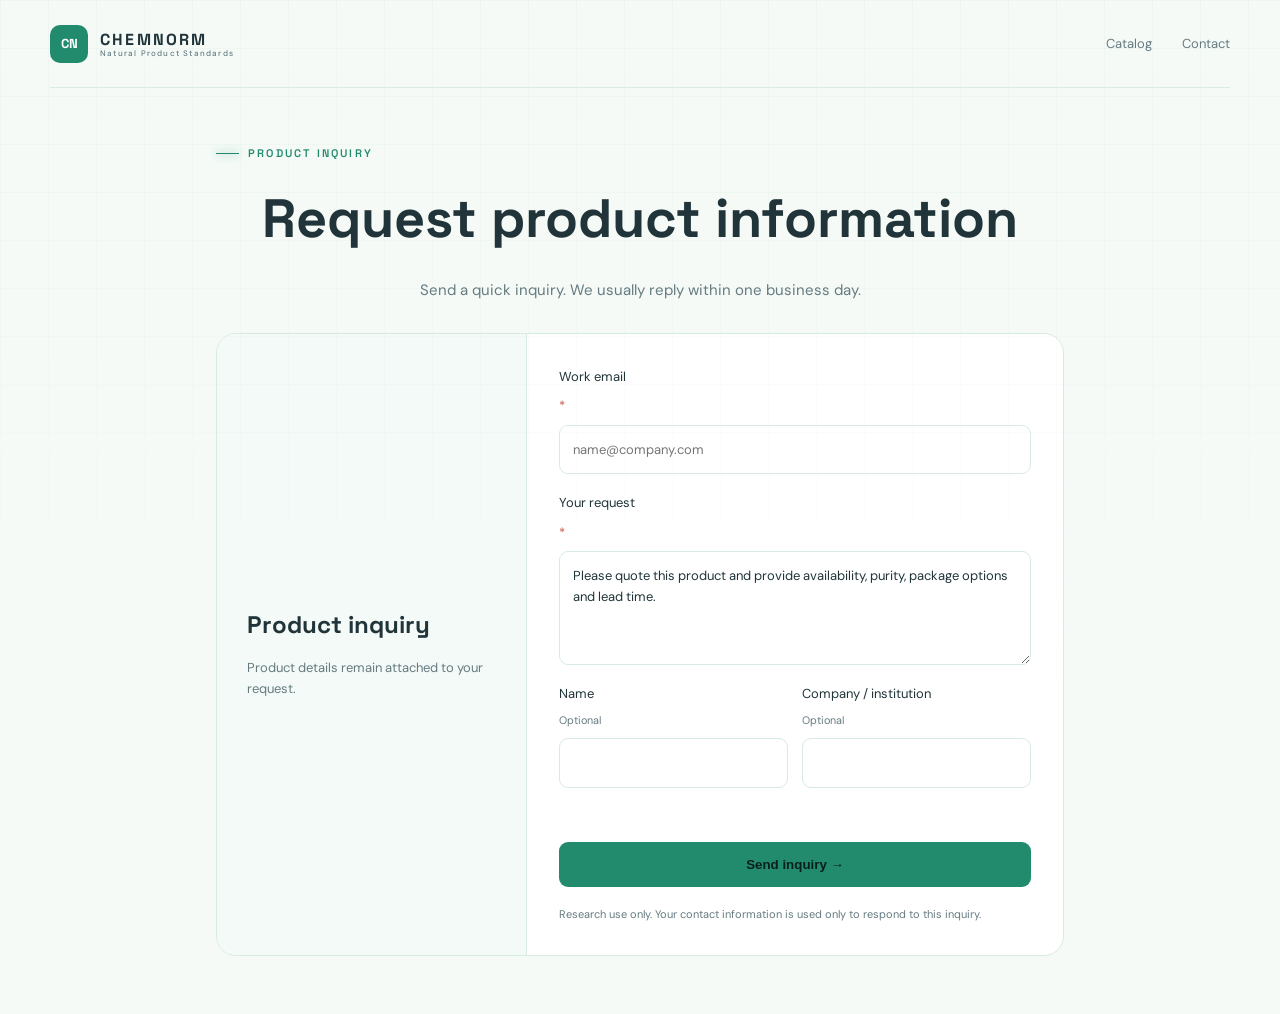
==== commit 673ea2c4: "Redesign inquiry as minimal first-contact form" ====
--- a/inquiry.html
+++ b/inquiry.html
@@ -1,5 +1 @@
-﻿<!doctype html><html lang="en"><head><meta charset="utf-8"><meta http-equiv="Cache-Control" content="no-cache, no-store, must-revalidate"><meta name="viewport" content="width=device-width,initial-scale=1"><title>Request a quote | ChemNorm</title><link rel="stylesheet" href="site.css?v=inquiry3"><link rel="stylesheet" href="inquiry.css?v=3"></head><body><header class="topbar"><a class="logo" href="index.html"><i>CN</i><span>CHEMNORM<small>Natural Product Standards</small></span></a><nav><a href="index.html#catalog">Catalog</a><a href="index.html">Home</a></nav></header><main class="inquiry-wrap"><div class="inquiry-intro"><div class="kicker"><span></span>INQUIRY SUPPORT</div><h1>Tell us what you need.</h1><p>Request pricing, availability, documentation or a custom package. Our team will reply with batch-specific information.</p><div class="inquiry-note"><b>Research use only</b><br>Products are supplied for laboratory and research use only.</div></div><form class="inquiry-form" action="https://formspree.io/f/mjybyrpr" method="POST"><input type="hidden" name="_subject" value="ChemNorm product inquiry"><input type="hidden" name="source" value="ChemNorm mirror"><label>Product name<input id="product" name="product" required></label><label>CAS number / Product ID<input id="identifier" name="identifier"></label><div class="form-row"><label>Quantity / package<input name="quantity" placeholder="e.g. 10 mg, 1 g"></label><label>Intended use<input name="use" placeholder="Research, QC, synthesis鈥?></label></div><label>Brief requirement<input id="brief" name="brief" required placeholder="e.g. Quote 10 mg with COA and delivery time"></label><label>Your request<textarea name="message" rows="5" required placeholder="Please describe purity, documents, delivery destination or other requirements."></textarea></label><div class="form-row"><label>Name<input name="name" required></label><label>Work email<input type="email" name="email" required></label></div><label>Company / institution<input name="organization"></label><button type="submit">Send inquiry <span>鈫?/span></button><p class="privacy">Your message will be sent securely to our sales team. We do not sell contact information.</p></form></main><script src="inquiry-submit.js?v=1"></script></body></html>
-
-
-
-
+<!doctype html><html lang="en"><head><meta charset="utf-8"><meta name="viewport" content="width=device-width,initial-scale=1"><title>Product inquiry | ChemNorm</title><link rel="stylesheet" href="site.css?v=minimal1"><link rel="stylesheet" href="inquiry.css?v=minimal1"></head><body><header class="topbar"><a class="logo" href="index.html"><i>CN</i><span>CHEMNORM<small>Natural Product Standards</small></span></a><nav><a href="index.html#catalog">Catalog</a><a href="contact.html">Contact</a></nav></header><main class="minimal-inquiry"><section class="minimal-head"><div class="kicker"><span></span>PRODUCT INQUIRY</div><h1>Request product information</h1><p>Send a quick inquiry. We usually reply within one business day.</p></section><section class="minimal-panel"><div id="inquiryProduct" class="inquiry-product"><div class="loading">Loading product…</div></div><form class="minimal-form" action="https://formspree.io/f/mjybyrpr" method="POST"><input type="hidden" name="_subject" value="ChemNorm product inquiry"><input type="hidden" name="source" value="ChemNorm mirror"><input type="hidden" id="product" name="product"><input type="hidden" id="identifier" name="identifier"><label>Work email <span>*</span><input type="email" name="email" required autocomplete="email" placeholder="name@company.com"></label><label>Your request <span>*</span><textarea name="message" rows="4" required>Please quote this product and provide availability, purity, package options and lead time.</textarea></label><div class="optional-row"><label>Name <small>Optional</small><input name="name" autocomplete="name"></label><label>Company / institution <small>Optional</small><input name="organization" autocomplete="organization"></label></div><div id="form-status" class="form-status" role="status" aria-live="polite"></div><button type="submit">Send inquiry <span>→</span></button><p class="privacy">Research use only. Your contact information is used only to respond to this inquiry.</p></form></section></main><script src="inquiry-submit.js?v=minimal1"></script></body></html>
--- a/inquiry.css
+++ b/inquiry.css
@@ -1,4 +1,5 @@
 .inquiry-wrap{max-width:1120px;margin:70px auto;padding:0 28px;display:grid;grid-template-columns:.85fr 1.15fr;gap:70px}.inquiry-intro h1{font-size:clamp(38px,5vw,68px);margin:18px 0}.inquiry-intro p{color:var(--muted);line-height:1.8;max-width:470px}.inquiry-note{margin-top:35px;border-left:2px solid var(--mint);padding:15px 18px;color:var(--muted);line-height:1.7}.inquiry-form{background:var(--panel);border:1px solid var(--line);border-radius:18px;padding:28px;display:grid;gap:16px}.inquiry-form label{display:grid;gap:7px;color:var(--muted);font-size:12px;letter-spacing:.04em}.inquiry-form input,.inquiry-form textarea{font:inherit;color:var(--text);background:#fff;border:1px solid var(--line);border-radius:8px;padding:12px}.form-row{display:grid;grid-template-columns:1fr 1fr;gap:14px}.inquiry-form button{border:0;border-radius:8px;background:var(--mint);color:#08201c;padding:14px;font-weight:700;cursor:pointer}.privacy{font-size:11px;color:var(--muted)}@media(max-width:800px){.inquiry-wrap{grid-template-columns:1fr;gap:35px}.form-row{grid-template-columns:1fr}}
 .form-status{color:var(--mint);font-size:13px;min-height:18px}
 .inquiry-summary{grid-template-columns:150px 1fr;align-items:center;text-align:left}.summary-structure{width:140px;height:110px;object-fit:contain;background:#fff}.inquiry-summary>div{display:grid;gap:6px}.inquiry-summary p{margin:8px 0 0;color:var(--text);font-size:13px}@media(max-width:600px){.inquiry-summary{grid-template-columns:1fr;text-align:center}.summary-structure{margin:auto}}
+.minimal-inquiry{max-width:900px;margin:58px auto;padding:0 26px}.minimal-head{text-align:center;margin-bottom:30px}.minimal-head h1{font-size:clamp(34px,5vw,54px);margin:14px 0}.minimal-head p{color:var(--muted)}.minimal-panel{display:grid;grid-template-columns:310px 1fr;background:var(--panel);border:1px solid var(--line);border-radius:20px;overflow:hidden}.inquiry-product{padding:30px;background:#f4faf7;border-right:1px solid var(--line);display:flex;flex-direction:column;justify-content:center}.inquiry-product img{width:100%;height:190px;object-fit:contain;background:#fff;border-radius:12px}.inquiry-product h2{font-size:24px;margin:20px 0 8px}.inquiry-product p{margin:4px 0;color:var(--muted);font-size:13px}.minimal-form{padding:32px;display:grid;gap:18px}.minimal-form label{display:grid;gap:8px;font-size:13px;color:var(--text)}.minimal-form label>span{color:#c85c52}.minimal-form label small{float:right;color:var(--muted)}.minimal-form input,.minimal-form textarea{font:inherit;border:1px solid var(--line);border-radius:9px;padding:13px;background:#fff;color:var(--text)}.optional-row{display:grid;grid-template-columns:1fr 1fr;gap:14px}.minimal-form button{border:0;border-radius:9px;padding:15px;background:var(--mint);color:#08201c;font-weight:750;cursor:pointer}.minimal-form button:disabled{opacity:.65}.minimal-form .privacy{font-size:11px;color:var(--muted);margin:0}@media(max-width:760px){.minimal-panel{grid-template-columns:1fr}.inquiry-product{border-right:0;border-bottom:1px solid var(--line)}.inquiry-product img{height:160px}.optional-row{grid-template-columns:1fr}}
 .success-wrap{max-width:1120px;margin:65px auto;padding:0 28px}.success-hero{max-width:780px;margin:auto;text-align:center;padding:55px 35px;background:var(--panel);border:1px solid var(--line);border-radius:22px}.success-check{width:58px;height:58px;margin:0 auto 22px;display:grid;place-items:center;border-radius:50%;background:var(--mint);color:#08201c;font-size:27px;font-weight:800}.success-hero h1{font-size:clamp(34px,5vw,58px);margin:18px 0}.success-hero>p{color:var(--muted);line-height:1.7}.inquiry-summary{margin:28px auto;padding:18px;max-width:520px;display:grid;gap:5px;background:#fff;border:1px solid var(--line);border-radius:12px}.inquiry-summary span,.inquiry-summary small{color:var(--muted)}.success-actions{display:flex;justify-content:center;align-items:center;gap:22px;margin-top:28px}.success-actions a{text-decoration:none}.success-related{margin-top:70px}.success-related h2{font-size:34px}.success-card{padding:24px}.success-card h3{margin:16px 0}.success-card .card-foot{margin-top:22px}@media(max-width:650px){.success-actions{flex-direction:column}}
